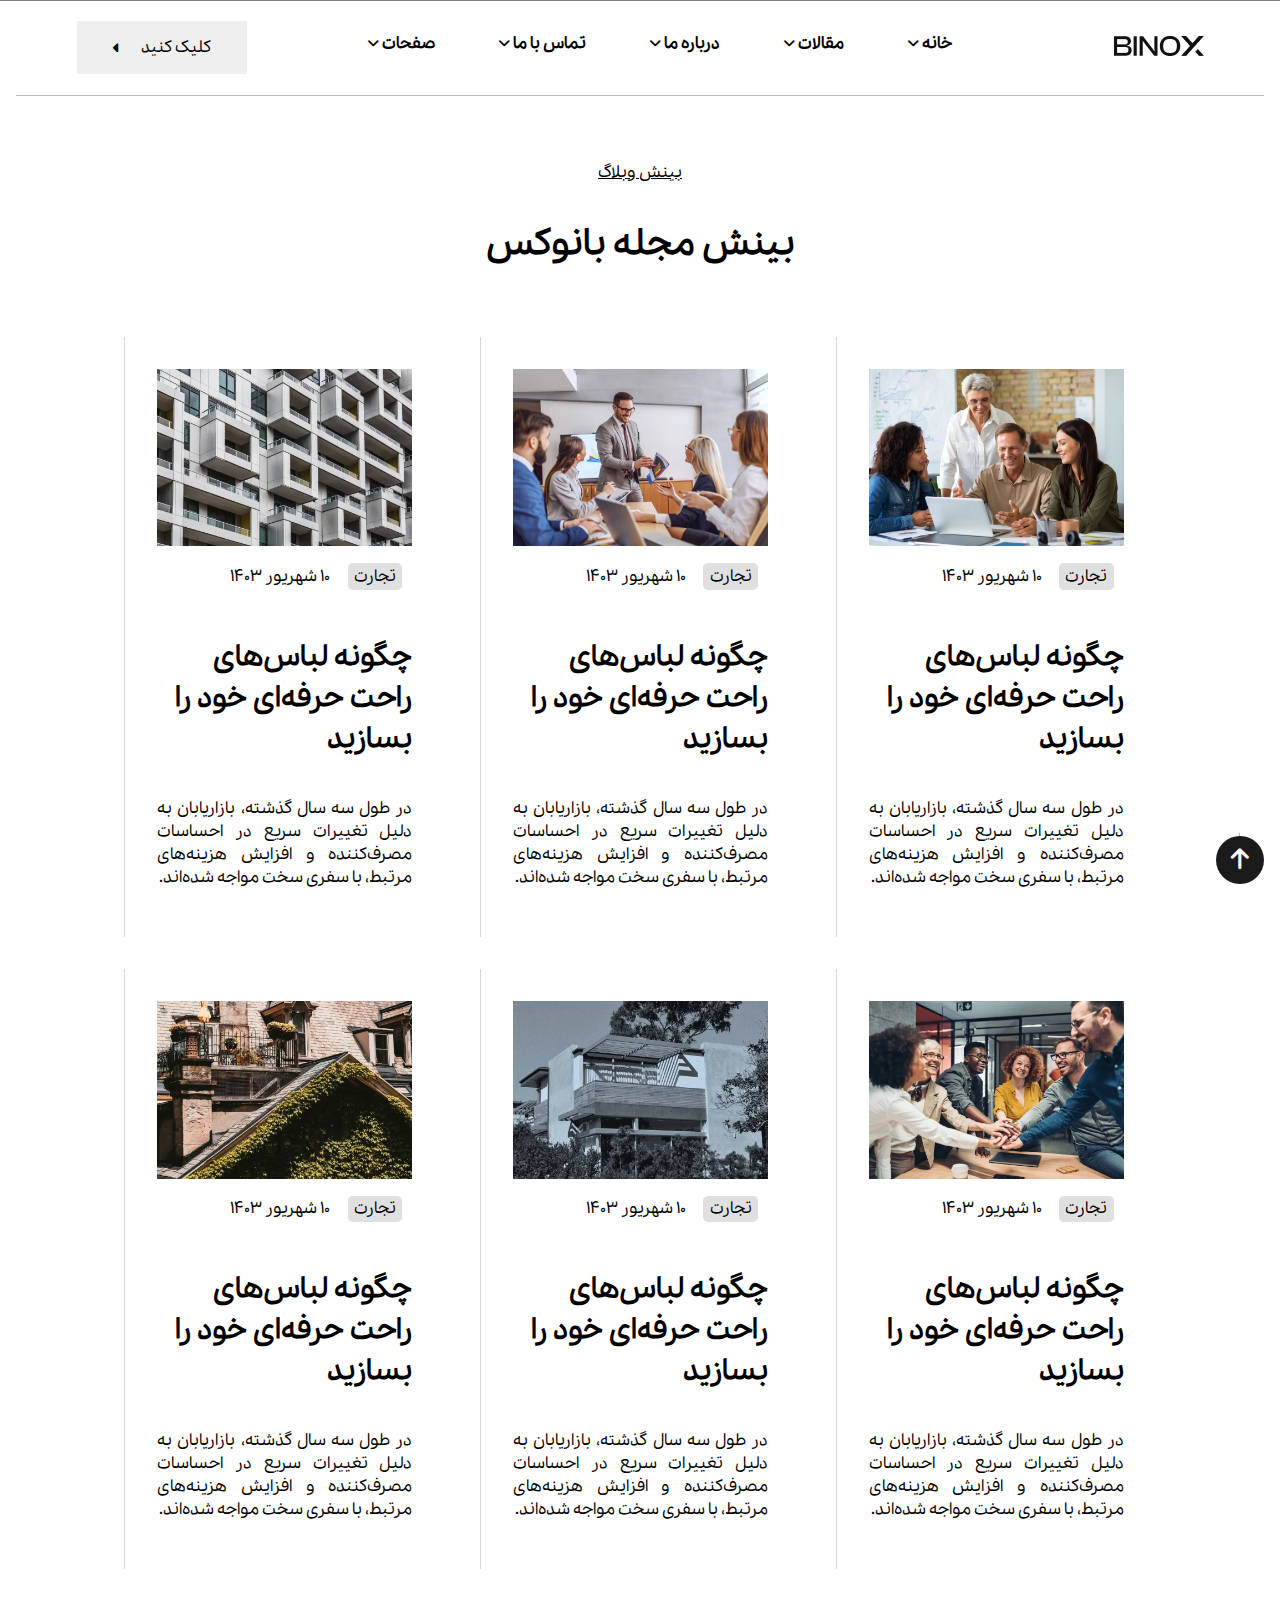
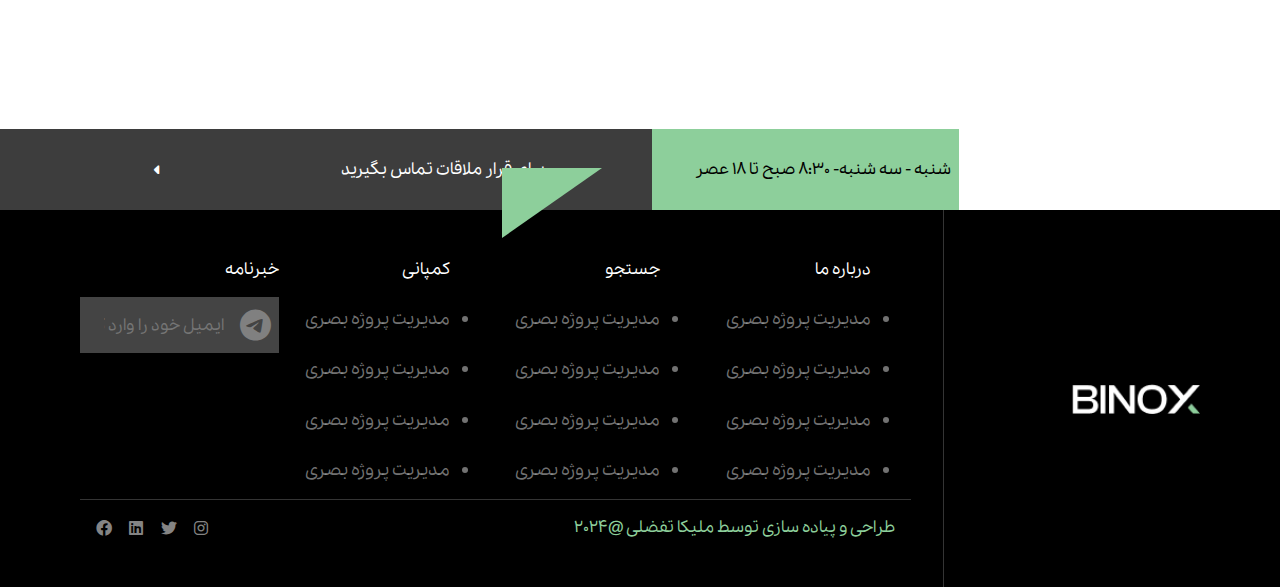
==== archive.html @ ff9b1681 "second-commit" ====
<!DOCTYPE html>
<html lang="en">
<head>
    <meta charset="UTF-8">
    <meta name="viewport" content="width=device-width, initial-scale=1.0">
    <title>Document</title>
    <link href="sass/style.css" rel="stylesheet" />
    <link rel="stylesheet" href="https://cdnjs.cloudflare.com/ajax/libs/font-awesome/6.0.0/css/all.min.css">
    <!-- <link
  rel="stylesheet"
  href="https://cdn.jsdelivr.net/npm/swiper@11/swiper-bundle.min.css"
/>
<script src="https://code.jquery.com/jquery-1.12.4.min.js"></script> -->
</head>
<body onscroll="scrollcolordiv()">
  <header class="box-header">
    <section class="header-archive">
      <logo>
          <img src="images/blog/logo-inner-page.webp" alt="show logo">
      </logo>
      <nav class="navMenu">
          <ul class="navItem" id="navItem-blog">
              <li class="navItems">خانه <i class="fa-solid fa-angle-down">‌</i></li>
              <li class="navItems">مقالات <i class="fa-solid fa-angle-down">‌</i></li>
              <li class="navItems">درباره ما <i class="fa-solid fa-angle-down">‌</i></li>
              <li class="navItems">تماس با ما <i class="fa-solid fa-angle-down">‌</i></li>
              <li class="navItems">صفحات <i class="fa-solid fa-angle-down">‌</i></li>
          </ul>
      </nav>
      <button class="headerBtn">کلیک کنید
      <i class="fa-solid fa-caret-left">‌</i> </button>
  </section>
  </header>
    <section class="nintheen-section">
        <div class="veblog-div-archive">
            <div class="title-archive">
                <u> بینش وبلاگ </u>
                <h3>بینش مجله بانوکس</h3>
            </div>
          
          <div class="box-blogs">
            <div class="box-blog">
              <div>
                <img src="images/blog/blog-img-1.webp" alt="">
              </div>
              <div class="info-blog">
                 <span class="category-blog">تجارت</span>
                 <span class="time-blog">10 شهریور 1403</span> 
              </div>
              <h4>چگونه لباس‌های راحت حرفه‌ای خود را بسازید </h4>
              <p>در طول سه سال گذشته، بازاریابان به دلیل تغییرات سریع در احساسات مصرف‌کننده و افزایش هزینه‌های مرتبط، با سفری سخت مواجه شده‌اند.</p>
            </div>
            <div class="box-blog">
              <div>
                <img src="images/blog/blog-img-2.webp" alt="">
              </div>              <div class="info-blog">
                 <span class="category-blog">تجارت</span>
                 <span class="time-blog">10 شهریور 1403</span> 
              </div>
              <h4>چگونه لباس‌های راحت حرفه‌ای خود را بسازید </h4>
              <p>در طول سه سال گذشته، بازاریابان به دلیل تغییرات سریع در احساسات مصرف‌کننده و افزایش هزینه‌های مرتبط، با سفری سخت مواجه شده‌اند.</p>
            </div>
            <div class="box-blog">
              <div>
                <img src="images/blog/blog-img-3.webp" alt="">
              </div>              <div class="info-blog">
                 <span class="category-blog">تجارت</span>
                 <span class="time-blog">10 شهریور 1403</span> 
              </div>
              <h4>چگونه لباس‌های راحت حرفه‌ای خود را بسازید </h4>
              <p>در طول سه سال گذشته، بازاریابان به دلیل تغییرات سریع در احساسات مصرف‌کننده و افزایش هزینه‌های مرتبط، با سفری سخت مواجه شده‌اند.</p>
            </div>
            <div class="box-blog">
              <div>
                <img src="images/blog/blog-img3.webp" alt="">
              </div>              <div class="info-blog">
                 <span class="category-blog">تجارت</span>
                 <span class="time-blog">10 شهریور 1403</span> 
              </div>
              <h4>چگونه لباس‌های راحت حرفه‌ای خود را بسازید </h4>
              <p>در طول سه سال گذشته، بازاریابان به دلیل تغییرات سریع در احساسات مصرف‌کننده و افزایش هزینه‌های مرتبط، با سفری سخت مواجه شده‌اند.</p>
            </div>
            <div class="box-blog">
              <div>
                <img src="images/blog/blog-img-2 (1).webp" alt="">
              </div>              <div class="info-blog">
                 <span class="category-blog">تجارت</span>
                 <span class="time-blog">10 شهریور 1403</span> 
              </div>
              <h4>چگونه لباس‌های راحت حرفه‌ای خود را بسازید </h4>
              <p>در طول سه سال گذشته، بازاریابان به دلیل تغییرات سریع در احساسات مصرف‌کننده و افزایش هزینه‌های مرتبط، با سفری سخت مواجه شده‌اند.</p>
            </div>
            <div class="box-blog">
              <div>
                <img src="images/blog/blog-img-1 (1).webp" alt="">
              </div>              <div class="info-blog">
                 <span class="category-blog">تجارت</span>
                 <span class="time-blog">10 شهریور 1403</span> 
              </div>
              <h4>چگونه لباس‌های راحت حرفه‌ای خود را بسازید </h4>
              <p>در طول سه سال گذشته، بازاریابان به دلیل تغییرات سریع در احساسات مصرف‌کننده و افزایش هزینه‌های مرتبط، با سفری سخت مواجه شده‌اند.</p>
            </div>
          </div>
        </div>
    </section>
    <section class="tenth-section">
      <div class="btnCall-footer">
       <a href="#">
         برای قرار ملاقات تماس بگیرید
         <i class="fa-solid fa-caret-left">‌</i>
       </a>
      </div>
      <div class="green-time">
       شنبه - سه شنبه- 8:30 صبح تا 18 عصر
      </div>
   </section>
   <footer class="box-footer">
     <div class="background-btnscroll">
       <button onclick="scrollBorder()" class="btn-scroll"><i class="fa-solid fa-arrow-up fa-fw"></i></button>
     </div>
     <img  class=footer-logo src="images/footer-logo-1-1.webp" alt="">
     <div class="box-text-footer">
       <div class="links-pages">
         <ul>
           درباره ما
           <li>مدیریت پروژه بصری </li>
           <li>مدیریت پروژه بصری </li>
           <li>مدیریت پروژه بصری </li>
           <li>مدیریت پروژه بصری </li>
         </ul>
         <ul>
           جستجو
           <li>مدیریت پروژه بصری </li>
           <li>مدیریت پروژه بصری </li>
           <li>مدیریت پروژه بصری </li>
           <li>مدیریت پروژه بصری </li>
         </ul>
         <ul>
           کمپانی
           <li>مدیریت پروژه بصری </li>
           <li>مدیریت پروژه بصری </li>
           <li>مدیریت پروژه بصری </li>
           <li>مدیریت پروژه بصری </li>
         </ul>
         <div>
           خبرنامه
           <div class="div-form">
             <i class="fa-brands fa-telegram"></i>
             <input type="email" class="email-address" placeholder="ایمیل خود را وارد کنید"/>
           </div>
         </div>
       </div>
       <div class="div-coprighting">
         <span class="copy-right"> طراحی و پیاده سازی توسط ملیکا تفضلی @2024</span>
         <span class="social-footer">
           <i class="fa-brands fa-instagram"></i>
           <i class="fa-brands fa-twitter"></i>
           <i class="fa-brands fa-linkedin"></i>
           <i class="fa-brands fa-facebook"></i>
         </span>
       </div>
     </div>
   </footer>
   <script src="js/script.js"></script>
</body>
</html>
---- sass/style.css ----
/*
Theme Name: bizoxin
Theme URI: bizoxin
Author: melika.tafazoli8631@gmail.com
Author URI: melika tafazoli
Description: A simple Theme about the Seo and good for the company about SEO AND WEBDESIGN, i use some library for this demo, swipper js, counter js , fontawsome, JQuery and pure javascript.
Version: 1.0
*/
html {
  scroll-behavior: smooth !important;
}

@media screen and (min-width: 100px) and (max-width: 425px) {
  h1 {
    font-size: 0.9rem !important;
    margin-top: 0.3rem !important;
    margin-right: 2rem !important;
  }
  p {
    font-size: 0.9rem !important;
  }
  h4 {
    font-size: 0.9rem !important;
  }
  div {
    font-size: 0.9rem !important;
  }
  p.text-small-banner {
    display: none;
  }
  .container {
    height: 22rem;
  }
  .image-wrapper img {
    height: 22rem;
  }
  .navMenu {
    display: none !important;
  }
  logo {
    width: 86px;
    height: auto;
  }
  .black-frame-slider {
    display: none !important;
  }
  .headerBtn {
    font-size: 10px !important;
  }
  .continue-informations img {
    flex-basis: 100% !important;
  }
  .first-div-core {
    padding: 0 !important;
  }
  .total-blue-div {
    flex-basis: 100% !important;
  }
  .core-feature {
    flex-basis: 100% !important;
    padding: 1rem !important;
  }
  .second-section {
    flex-direction: column-reverse !important;
  }
  .image-scroll {
    flex-basis: 100% !important;
  }
  .btn-about {
    width: 60% !important;
  }
  .x-image {
    width: 42% !important;
  }
  .third-col-blue {
    width: 100% !important;
    padding: 3rem !important;
  }
  .second-col-blue {
    width: 100% !important;
  }
  .first-col-blue img {
    margin-top: -2rem !important;
  }
  .first-col-blue {
    padding-right: 4rem !important;
    width: 100% !important;
  }
  .consultant-btn {
    top: 5.8rem !important;
    left: 43rem !important;
    font-size: 0.7rem !important;
    width: 10rem;
  }
  .green-sectionScroll {
    flex-basis: 100% !important;
    padding: 3rem !important;
  }
  .icon-box {
    flex-basis: 100% !important;
  }
  .second-slider {
    flex-basis: 100% !important;
  }
  .box-text {
    flex-basis: 100% !important;
  }
  .seventh-section {
    padding: 0 !important;
  }
  .box-text-specialization {
    flex-basis: 100% !important;
  }
  .tenth-section .green-time:before {
    display: none !important;
  }
  section.tenth-section {
    flex-direction: column;
  }
  .green-time {
    width: 100% !important;
  }
  .btnCall-footer {
    width: 100% !important;
  }
  .box-blog {
    flex-basis: 100% !important;
  }
}
@media screen and (min-width: 426px) and (max-width: 767px) {
  h1 {
    font-size: 1rem !important;
    margin-top: 3rem !important;
    margin-right: 2rem !important;
  }
  p {
    font-size: 0.5rem !important;
  }
  h4 {
    font-size: 0.5rem !important;
  }
  div {
    font-size: 0.5rem !important;
  }
  p.text-small-banner {
    top: 7rem !important;
    right: 2rem !important;
  }
  .navMenu {
    display: none !important;
  }
  logo {
    width: 86px;
    height: auto;
  }
  .black-frame-slider {
    display: none !important;
  }
  .continue-informations img {
    flex-basis: 100% !important;
  }
  .first-div-core {
    padding: 0 !important;
  }
  .total-blue-div {
    flex-basis: 100%;
  }
  .core-feature {
    flex-basis: 100% !important;
  }
  .second-section {
    flex-direction: column-reverse !important;
  }
  .btn-about {
    width: 28% !important;
  }
  .x-image {
    width: 37% !important;
  }
  .third-col-blue {
    width: 100% !important;
    padding: 3rem !important;
  }
  .second-col-blue {
    width: 100% !important;
  }
  .first-col-blue img {
    margin-top: -2rem !important;
  }
  .first-col-blue {
    padding-right: 4rem !important;
    width: 100% !important;
  }
  .second-slider {
    flex-basis: 100% !important;
  }
  .box-text {
    flex-basis: 100% !important;
  }
  .seventh-section {
    padding: 0 !important;
  }
  .box-text-specialization {
    flex-basis: 100% !important;
  }
  .tenth-section .green-time:before {
    display: none !important;
  }
  section.tenth-section {
    flex-direction: column;
  }
  .green-time {
    width: 100% !important;
  }
  .btnCall-footer {
    width: 100% !important;
  }
  .box-blog {
    flex-basis: 100% !important;
  }
}
@media screen and (min-width: 768px) and (max-width: 991px) {
  h1 {
    font-size: 2rem !important;
    margin-top: 1rem !important;
    margin-right: 4rem !important;
  }
  p {
    font-size: 0.8rem !important;
  }
  h4 {
    font-size: 0.8rem !important;
  }
  div {
    font-size: 0.8rem !important;
  }
  p.text-small-banner {
    top: 16rem !important;
    right: 22rem !important;
  }
  .consultant-btn {
    top: 5rem !important;
    left: 19rem !important;
  }
  .navMenu {
    display: none !important;
  }
  .total-blue-div {
    flex-basis: 100% !important;
  }
  .core-feature {
    flex-basis: 100% !important;
    padding: 5rem !important;
  }
  .second-section {
    flex-direction: column-reverse !important;
  }
  .third-section {
    margin-top: 0 !important;
  }
  .btn-about {
    width: 28% !important;
  }
  .x-image {
    width: 37% !important;
  }
  .third-col-blue {
    padding: 2rem !important;
  }
  .second-slider {
    flex-basis: 100% !important;
  }
  .box-text {
    flex-basis: 100% !important;
  }
  .seventh-section {
    padding: 0 !important;
  }
  .box-text-specialization {
    flex-basis: 100% !important;
  }
  .tenth-section .green-time:before {
    display: none !important;
  }
  section.tenth-section {
    flex-direction: column;
  }
  .green-time {
    width: 100% !important;
  }
  .btnCall-footer {
    width: 100% !important;
  }
  .box-blog {
    flex-basis: 100% !important;
  }
}
@media screen and (min-width: 992px) and (max-width: 1199px) {
  h1 {
    font-size: 3rem !important;
    margin-top: 10rem !important;
    margin-right: 8rem !important;
  }
  p {
    font-size: 1rem !important;
  }
  h4 {
    font-size: 1rem !important;
  }
  p.text-small-banner {
    top: 24rem !important;
    right: 40rem !important;
  }
  .core-feature {
    flex-basis: 41% !important;
  }
  .second-section {
    flex-direction: column-reverse !important;
  }
  .third-section {
    margin-top: 7rem !important;
  }
  .btn-about {
    width: 20% !important;
  }
  .third-col-blue {
    padding: 2rem !important;
  }
  .consultant-btn {
    top: 10rem !important;
    left: 25rem !important;
  }
  .tenth-section .green-time:before {
    display: none !important;
  }
  .btnCall-footer {
    width: 47.9% !important;
  }
}
@media screen and (min-width: 1200px) and (max-width: 2559px) {
  h1 {
    font-size: 4rem !important;
    margin-top: 12rem !important;
    margin-right: 9rem !important;
  }
  p {
    font-size: 1rem !important;
  }
  h4 {
    font-size: 2rem !important;
  }
  p.text-small-banner {
    top: 38rem !important;
    left: 15rem !important;
  }
  .headerBtn {
    width: 170px;
  }
  .header {
    padding: 1rem;
  }
  .total-blue-div {
    flex-basis: 66% !important;
  }
  .core-feature {
    flex-basis: 34% !important;
    padding: 8rem !important;
  }
  .third-col-blue {
    padding: 4rem !important;
  }
  .third-col-blue p {
    width: 50%;
  }
  .consultant-btn {
    top: 24rem !important;
    left: 47rem !important;
  }
  .box-text-specialization {
    flex-basis: 26% !important;
  }
}
@media screen and (min-width: 2560px) {
  h1 {
    font-size: 4rem !important;
    margin-top: 12rem !important;
    margin-right: 9rem !important;
  }
  p {
    font-size: 2rem !important;
  }
  h4 {
    font-size: 2rem !important;
  }
  p.text-small-banner {
    top: 48rem !important;
    right: 19rem !important;
  }
  .header {
    padding: 1rem;
  }
  .headerBtn {
    width: 170px;
  }
  .total-blue-div {
    flex-basis: 66% !important;
  }
  .core-feature {
    flex-basis: 34% !important;
  }
  .third-col-blue {
    padding: 3rem !important;
  }
  .third-col-blue p {
    width: 50%;
  }
  .green-time:before {
    right: 33.8rem !important;
    top: 2.4rem !important;
  }
}
.veblog-div-archive {
  width: 90%;
  display: flex;
  align-items: center;
  flex-wrap: wrap;
  justify-content: center;
}
.veblog-div-archive .title-archive {
  display: flex;
  align-items: center;
  flex-wrap: wrap;
  justify-content: center;
  flex-direction: column;
}
.veblog-div-archive .title-archive h3 {
  font-size: 35px;
  font-weight: bolder;
}

#navItem-blog {
  display: flex;
  align-items: center;
  flex-wrap: wrap;
  flex-direction: row;
  text-decoration: none;
  list-style: none;
  font-weight: 800;
  justify-content: space-around;
  padding-bottom: 8px;
  width: 100%;
  font-size: 16px;
  color: #000;
}

.header-archive {
  border-bottom: 1px solid rgba(129, 129, 129, 0.521);
  display: flex;
  align-items: center;
  flex-wrap: wrap;
  flex-direction: row;
  justify-content: space-around;
  height: auto;
  width: 95%;
  z-index: 999;
  flex-wrap: wrap;
  position: absolute;
  padding: 1rem;
}

body {
  margin: 0 auto;
  direction: rtl;
}

html {
  scroll-behavior: smooth !important;
}

img {
  width: 100%;
  height: auoto;
}

p {
  text-align: justify;
  font-size: 18px;
}

@font-face {
  font-family: "pelak";
  src: url("../font/PelakFA-Medium.woff");
}
h1, h2, h3, h4, p, span, li, a, button, u, table, div, input {
  font-family: "pelak";
}

div {
  box-sizing: border-box !important;
}

.container {
  position: relative;
  display: flex;
}
.container .black-frame-slider {
  position: absolute;
  display: flex;
  align-items: center;
  flex-wrap: wrap;
  flex-direction: column;
  justify-content: center;
  align-items: center;
  width: 39%;
  height: 36%;
  background-color: rgb(14, 14, 14);
  color: white;
  right: 0;
  bottom: 1px;
  background-image: url("../images/shape-x.webp");
  background-repeat: no-repeat;
  background-position: center;
  box-shadow: 0px 0px 1px 1px black;
  z-index: 999;
}
.container .black-frame-slider p {
  width: 50%;
  padding-top: 2rem;
}
.container .black-frame-slider .btn-darkFrame {
  border: 0.15rem solid rgb(255, 255, 255);
  box-sizing: border-box;
  width: 11%;
  height: 22%;
  background-color: transparent;
  border-radius: 50%;
  cursor: pointer;
  transition: transform 0.3s ease-in;
  position: absolute;
  top: 3rem;
  right: 10rem;
}
.container .black-frame-slider .btn-darkFrame i {
  color: white;
  font-size: 2rem;
}

.btn-darkFrame:hover {
  transform: scale(1.1) !important;
}

.fa-solid {
  font-size: 14px;
  font-weight: bold;
}

.navMenu {
  display: flex;
  align-items: center;
  flex-wrap: wrap;
  flex-direction: row;
  justify-content: space-around;
}

.navItem {
  display: flex;
  align-items: center;
  flex-wrap: wrap;
  flex-direction: row;
  text-decoration: none;
  list-style: none;
  font-weight: 800;
  justify-content: space-around;
  padding-bottom: 8px;
  width: 100%;
  font-size: 16px;
  color: white;
}
.navItem .navItems {
  padding: 0 2rem;
}

.box-header {
  display: flex;
  justify-content: center;
  background-color: white;
  flex-wrap: wrap;
  border-bottom: 1px solid rgb(128, 128, 128);
}

.header {
  display: flex;
  align-items: center;
  flex-wrap: wrap;
  flex-direction: row;
  justify-content: space-around;
  height: auto;
  border-bottom: 1px solid rgba(252, 252, 252, 0.315);
  width: 95%;
  z-index: 999;
  flex-wrap: wrap;
  position: absolute;
}

.headerBtn {
  font-size: 16px;
  border: none;
  padding: 15px;
  display: flex;
  flex-direction: row;
  justify-content: space-evenly;
  align-items: center;
}

.image-wrapper {
  position: relative;
  display: flex;
  align-items: center;
  flex-wrap: wrap;
  flex-direction: row;
  justify-content: center;
}
.image-wrapper h1 {
  position: absolute;
  color: #fff;
  z-index: 9999;
  width: 40%;
  left: 10rem;
}
.image-wrapper .text-small-banner {
  position: absolute;
  top: 39rem;
  color: #fff;
  border-top: 2px solid rgb(255, 255, 255);
  padding: 8px;
}

.image-wrapper::before {
  content: "";
  position: absolute;
  font-size: 0;
  top: 0;
  z-index: 999;
  background-color: rgba(0, 0, 0, 0.158);
  width: 100vw;
  height: 100%;
}

.consultant-btn {
  position: absolute;
  top: 27rem;
  left: 47rem;
  padding: 0.2rem 2rem;
  border-radius: 0.4rem;
  border: none;
  background-color: rgba(255, 255, 255, 0.1215686275);
  color: white;
  font-weight: bold;
  z-index: 999;
  font-size: 16px;
}

span.swiper-pagination-current {
  background-color: black;
  color: white;
  padding: 3px;
}

span.swiper-pagination-total {
  color: white;
}

.second-section {
  display: flex;
  flex-wrap: wrap;
  flex-direction: row;
  margin: 0 auto;
}

.total-blue-div {
  display: flex;
  flex-wrap: wrap;
  justify-content: space-evenly;
  flex-basis: 61% !important;
  background-color: #F1F6F6;
  height: 65rem;
  z-index: -1 !important;
}

.informations {
  display: flex;
  align-items: center;
  flex-wrap: wrap;
  flex-direction: row;
  justify-content: space-around;
}

.continue-informations {
  display: flex;
  align-items: center;
  flex-wrap: wrap;
  flex-direction: row;
  justify-content: space-around;
}
.continue-informations img {
  flex-basis: 60%;
}

#svg {
  width: 100px !important;
  height: 100px !important;
}

.icon-box {
  flex-basis: 20%;
  padding: 1rem;
}

.core-feature {
  display: flex;
  align-items: start;
  justify-content: center;
  flex-wrap: wrap;
  flex-direction: column;
  font-size: 32px;
  flex-basis: 39% !important;
  height: 51rem;
  background-color: rgb(255, 255, 255);
  position: relative;
}
.core-feature h3 {
  width: 17rem;
}
.core-feature u {
  font-size: 17px;
  padding: 1rem;
}
.core-feature button {
  font-size: 16px;
  border: none;
  padding: 15px;
  display: flex;
  flex-direction: row;
  justify-content: space-evenly;
  align-items: center;
  background-color: #000;
  color: #fff;
  width: 11rem;
  margin-top: 8rem;
}

.backSection {
  position: sticky;
  top: 0;
  z-index: 1;
}

.backSection2 {
  position: sticky;
  top: 0;
  z-index: 2;
}

.backSection3 {
  position: sticky;
  top: 0;
  z-index: 3;
}

.third-section {
  height: auto;
  margin-top: -5rem;
}
.third-section #first-scroll {
  background-color: #D7DDCB;
}
.third-section #second-scroll {
  background-color: #CFD6C1;
}
.third-section #third-scroll {
  background-color: #C5CEB3;
}

.three-scrolls {
  width: 97%;
  height: auto;
  display: flex;
  align-items: center;
  flex-wrap: wrap;
  flex-direction: row;
  background-color: #D7DDCB;
  align-items: center;
}

.image-scroll {
  flex-basis: 40.2%;
}

.green-sectionScroll {
  flex-basis: 40%;
  display: flex;
  align-items: center;
  flex-wrap: wrap;
  flex-direction: column;
  text-align: justify;
  align-items: start;
  padding: 5rem;
}
.green-sectionScroll li {
  padding-top: 1rem;
}
.green-sectionScroll ul {
  text-align: right;
  padding: 1rem !important;
}

#start-btn {
  background-color: transparent;
  width: 9rem;
  height: 4rem;
  border: 1px solid gray;
  transition: 200ms linear;
}

#start-btn:hover {
  background-color: #000;
  color: #fff;
  border-radius: 1rem;
  cursor: pointer;
}

.fourth-section {
  height: 100vh;
  display: flex;
  align-items: center;
  flex-wrap: wrap;
  flex-direction: column;
  justify-content: space-evenly;
  height: 80vh;
  padding: 2rem 0;
}
.fourth-section h4 {
  font-weight: 100 !important;
  text-align: center;
  width: 55%;
}
.fourth-section h4 mark {
  color: grey;
  background-color: transparent;
}
.fourth-section .btn-about {
  background-color: transparent;
  border-bottom: 1px solid;
  padding-bottom: 0.2rem;
  display: flex;
  align-items: center;
  flex-wrap: wrap;
  flex-direction: row;
  justify-content: space-between;
  width: 9%;
  position: relative;
}
.fourth-section .x-image {
  width: 16%;
}

.span-about {
  cursor: pointer;
  transition: transform 400ms linear;
  background-color: white;
  position: absolute;
  display: none;
}

.span-about:hover {
  transform-origin: top;
  transform: scaleZ(7) rotateX(90deg);
  box-shadow: 0 0 1px gray;
}

.btn-about:hover .span-about {
  display: flex;
}

.sixth-section {
  margin-top: -0.3rem;
  display: flex;
  align-items: center;
  flex-wrap: wrap;
  flex-direction: row;
  background-color: #F1F6F6;
  height: auto;
  padding: 0;
}

.first-col-blue {
  display: flex;
  align-items: center;
  flex-wrap: wrap;
  flex-direction: column;
  width: 40%;
  height: 70%;
  justify-content: canter;
  align-items: start;
  padding-right: 12rem;
}
.first-col-blue img {
  width: 6rem;
  margin-top: -16rem;
  margin-bottom: 1rem;
  animation: greenSpan 1800ms linear infinite alternate;
}

@keyframes greenSpan {
  from {
    transform: translateX(40px);
  }
  to {
    transform: translateX(-20px);
  }
}
.second-col-blue {
  display: flex;
  align-items: center;
  flex-wrap: wrap;
  flex-direction: column;
  align-items: start;
  justify-content: center;
  height: 28rem;
  width: 20%;
  align-items: start;
  border: 1px solid rgba(128, 128, 128, 0.425);
}
.second-col-blue .list-div {
  border-top: 1px solid rgba(128, 128, 128, 0.425);
  color: gray;
  flex-basis: 33%;
  height: 30%;
  display: flex !important;
  align-items: center;
  padding-right: 20px;
  width: 100%;
  font-weight: bold;
  font-size: 1.2rem;
}
.second-col-blue #list-active {
  color: #000;
  border: none !important;
}

.third-col-blue {
  width: 35%;
  padding: 7rem;
  display: flex;
  align-items: center;
  flex-wrap: wrap;
  flex-direction: column;
  align-items: start;
  justify-content: space-evenly;
  height: 27rem;
}
.third-col-blue .btn-explore u {
  padding: 1rem;
}
.third-col-blue .div-counter {
  display: flex;
  align-items: center;
  flex-wrap: wrap;
  flex-direction: row;
}
.third-col-blue .div-counter span {
  font-size: 55px;
  font-weight: bold;
}

.seventh-section {
  text-align: center;
  padding: 5rem;
}
.seventh-section h2 {
  font-size: 32px;
}

.image-wrapper2 {
  position: relative;
  display: flex;
  align-items: center;
  flex-wrap: wrap;
  flex-direction: row;
  justify-content: center;
  height: 100%;
  align-items: center;
  padding: 1rem;
}

.swiper-button-next, .swiper-button-prev {
  color: #888888 !important;
}

.second-slider {
  flex-basis: 70%;
  display: flex;
  align-items: center;
  flex-wrap: wrap;
  flex-direction: row;
  justify-content: space-around;
  height: auto;
}
.second-slider img {
  width: 40%;
}
.second-slider .box-text {
  flex-basis: 30%;
  text-align: justify;
}
.second-slider .box-text img {
  width: 2rem;
}
.second-slider .box-text .team-name {
  display: flex;
  align-items: center;
  flex-wrap: wrap;
  flex-direction: column;
  border-right: 1px solid #000;
  align-items: start;
  padding-right: 1rem;
}
.second-slider .box-text .team-name .span-two {
  color: gray;
}

.eitheen-section {
  display: flex;
  align-items: center;
  flex-wrap: wrap;
  flex-direction: row;
  background-color: #000;
}
.eitheen-section img {
  flex-basis: 50%;
}
.eitheen-section .box-text-specialization {
  display: flex;
  align-items: center;
  flex-wrap: wrap;
  flex-basis: 40%;
  padding: 2rem 3rem;
  color: white;
}
.eitheen-section .box-text-specialization h3 {
  font-size: 32px;
  line-height: 3rem;
  text-align: justify;
}
.eitheen-section .box-text-specialization p {
  color: rgb(189, 189, 189);
}
.eitheen-section .box-text-specialization ul {
  padding: 0;
}
.eitheen-section .box-text-specialization li {
  list-style: none;
}
.eitheen-section .box-text-specialization li i {
  padding-left: 1rem;
}

.nintheen-section {
  display: flex;
  align-items: center;
  flex-wrap: wrap;
  flex-direction: row;
  justify-content: center;
  height: auto;
  padding: 7rem 1rem;
  margin: 3rem 0;
}
.nintheen-section .veblog-div {
  width: 94%;
  display: flex;
  align-items: center;
  flex-wrap: wrap;
  justify-content: center;
}
.nintheen-section .veblog-div h3 {
  font-size: 32px;
  padding-right: 4rem;
}
.nintheen-section .veblog-div u {
  padding-right: 4rem;
}

.box-blogs {
  display: flex;
  align-items: center;
  flex-wrap: wrap;
  flex-direction: row;
  justify-content: space-around;
  width: 95%;
}
.box-blogs .box-blog {
  flex-basis: 30%;
  border-left: 1px solid rgba(197, 197, 197, 0.671);
  padding: 2rem;
  margin-top: 2rem;
}
.box-blogs .box-blog div {
  overflow: hidden;
}
.box-blogs .box-blog div img {
  transition: transform 500ms linear;
}
.box-blogs .box-blog div img:hover {
  transform: scale(1.1);
  cursor: pointer;
}
.box-blogs .box-blog .info-blog {
  display: flex;
  align-items: center;
  flex-wrap: wrap;
  flex-direction: row;
  justify-content: space-between;
  width: 12rem;
  padding: 10px;
}
.box-blogs .box-blog .info-blog .category-blog {
  background-color: rgba(218, 218, 218, 0.836);
  padding: 0.1rem 0.4rem;
  border-radius: 0.3rem;
  transition: 300ms ease;
}
.box-blogs .box-blog .info-blog .category-blog:hover {
  color: #8DCF9B;
  cursor: pointer;
}
.box-blogs .box-blog h4 {
  transition: 300ms ease;
  font-size: 28px !important;
}
.box-blogs .box-blog h4:hover {
  color: #8DCF9B;
  cursor: pointer;
}

.tenth-section {
  display: flex;
  align-items: center;
  flex-wrap: wrap;
  flex-direction: row-reverse;
}
.tenth-section .green-time {
  background-color: #8DCF9B;
  width: 24%;
  height: 9vh;
  align-items: center;
  display: flex;
  position: relative;
  padding-right: 0.5rem;
}
.tenth-section .green-time:before {
  content: "";
  width: 0;
  height: 0;
  border-top: 70px solid #8DCF9B;
  position: absolute;
  border-right: 100px solid transparent;
  right: 22.3rem;
  top: 2.4rem;
  z-index: 900;
}
.tenth-section .btnCall-footer {
  display: flex;
  align-items: center;
  flex-wrap: wrap;
  flex-direction: row;
  padding-right: 1rem;
  background-color: rgba(0, 0, 0, 0.7607843137);
  width: 50.9%;
  height: 9vh;
}
.tenth-section .btnCall-footer a {
  display: flex;
  align-items: center;
  flex-wrap: wrap;
  justify-content: space-around;
  color: #fff;
  text-decoration: none;
  width: 90%;
}

.box-footer {
  background-color: #000;
  height: auto;
  display: flex;
  align-items: center;
  flex-wrap: wrap;
  flex-direction: row;
  justify-content: space-around;
  position: relative;
}
.box-footer .footer-logo {
  width: 8rem;
  padding: 2rem;
}
.box-footer .box-text-footer {
  display: flex;
  align-items: center;
  flex-wrap: wrap;
  flex-direction: column;
  color: #fff;
  flex-basis: 70%;
  height: 100%;
  justify-content: space-between;
  border-right: 1px solid rgba(189, 189, 189, 0.274);
  padding: 2rem;
}
.box-footer .box-text-footer .div-coprighting {
  color: rgba(192, 192, 192, 0.6901960784);
  display: flex;
  align-items: center;
  flex-wrap: wrap;
  flex-direction: row;
  justify-content: space-between;
  width: 100%;
  border-top: 1px solid rgba(189, 189, 189, 0.274);
  padding: 1rem;
}
.box-footer .box-text-footer .div-coprighting .copy-right {
  color: #8DCF9B;
}
.box-footer .box-text-footer .div-coprighting .social-footer {
  width: 7rem;
  display: flex;
  align-items: center;
  flex-wrap: wrap;
  flex-direction: row;
  justify-content: space-between;
}
.box-footer .box-text-footer .links-pages {
  display: flex;
  align-items: center;
  flex-wrap: wrap;
  flex-direction: row;
  justify-content: space-between;
  width: 100%;
  align-items: start;
}
.box-footer .box-text-footer .links-pages div {
  margin-top: 1rem;
}
.box-footer .box-text-footer .links-pages div .div-form {
  display: flex;
  align-items: center;
  flex-wrap: wrap;
  flex-direction: row;
  justify-content: space-evenly;
  align-items: center;
  margin-top: 1rem;
  background-color: rgba(206, 206, 206, 0.329);
  padding: 0 0.5rem;
}
.box-footer .box-text-footer .links-pages div .div-form i {
  font-size: 2rem;
  color: gray;
}
.box-footer .box-text-footer .links-pages ul {
  display: flex;
  align-items: center;
  flex-wrap: wrap;
  flex-direction: column;
  justify-content: space-between;
  align-items: start;
  height: 25vh;
}
.box-footer .box-text-footer .links-pages ul li {
  color: rgba(189, 189, 189, 0.603);
  font-size: 17px;
}
.box-footer .box-text-footer .links-pages ul li:hover {
  color: #fff;
  cursor: pointer;
}
.box-footer .box-text-footer .links-pages input.email-address {
  height: 1.5rem;
  background-color: transparent;
  color: rgb(189, 189, 189);
  outline: none !important;
  border: none;
  padding: 1rem;
  font-size: 1rem;
}

.background-btnscroll {
  background: conic-gradient(#8DCF9B 2deg, transparent 2deg);
  position: fixed;
  width: 3.3rem;
  height: 3.3rem;
  right: 0.9rem;
  bottom: 0.9rem;
  border-radius: 5rem;
  display: flex;
  align-items: center;
  flex-wrap: wrap;
  justify-content: center;
  align-items: center;
  z-index: 2000;
}
.background-btnscroll .btn-scroll {
  width: 3rem;
  height: 3rem;
  background-color: #1b1b1b;
  color: #fff;
  border-radius: 5rem;
  border: none;
  position: fixed;
  right: 1rem;
  bottom: 1rem;
  cursor: pointer;
}
.background-btnscroll .btn-scroll i {
  color: #fff;
  font-size: 1.5rem;
}/*# sourceMappingURL=style.css.map */
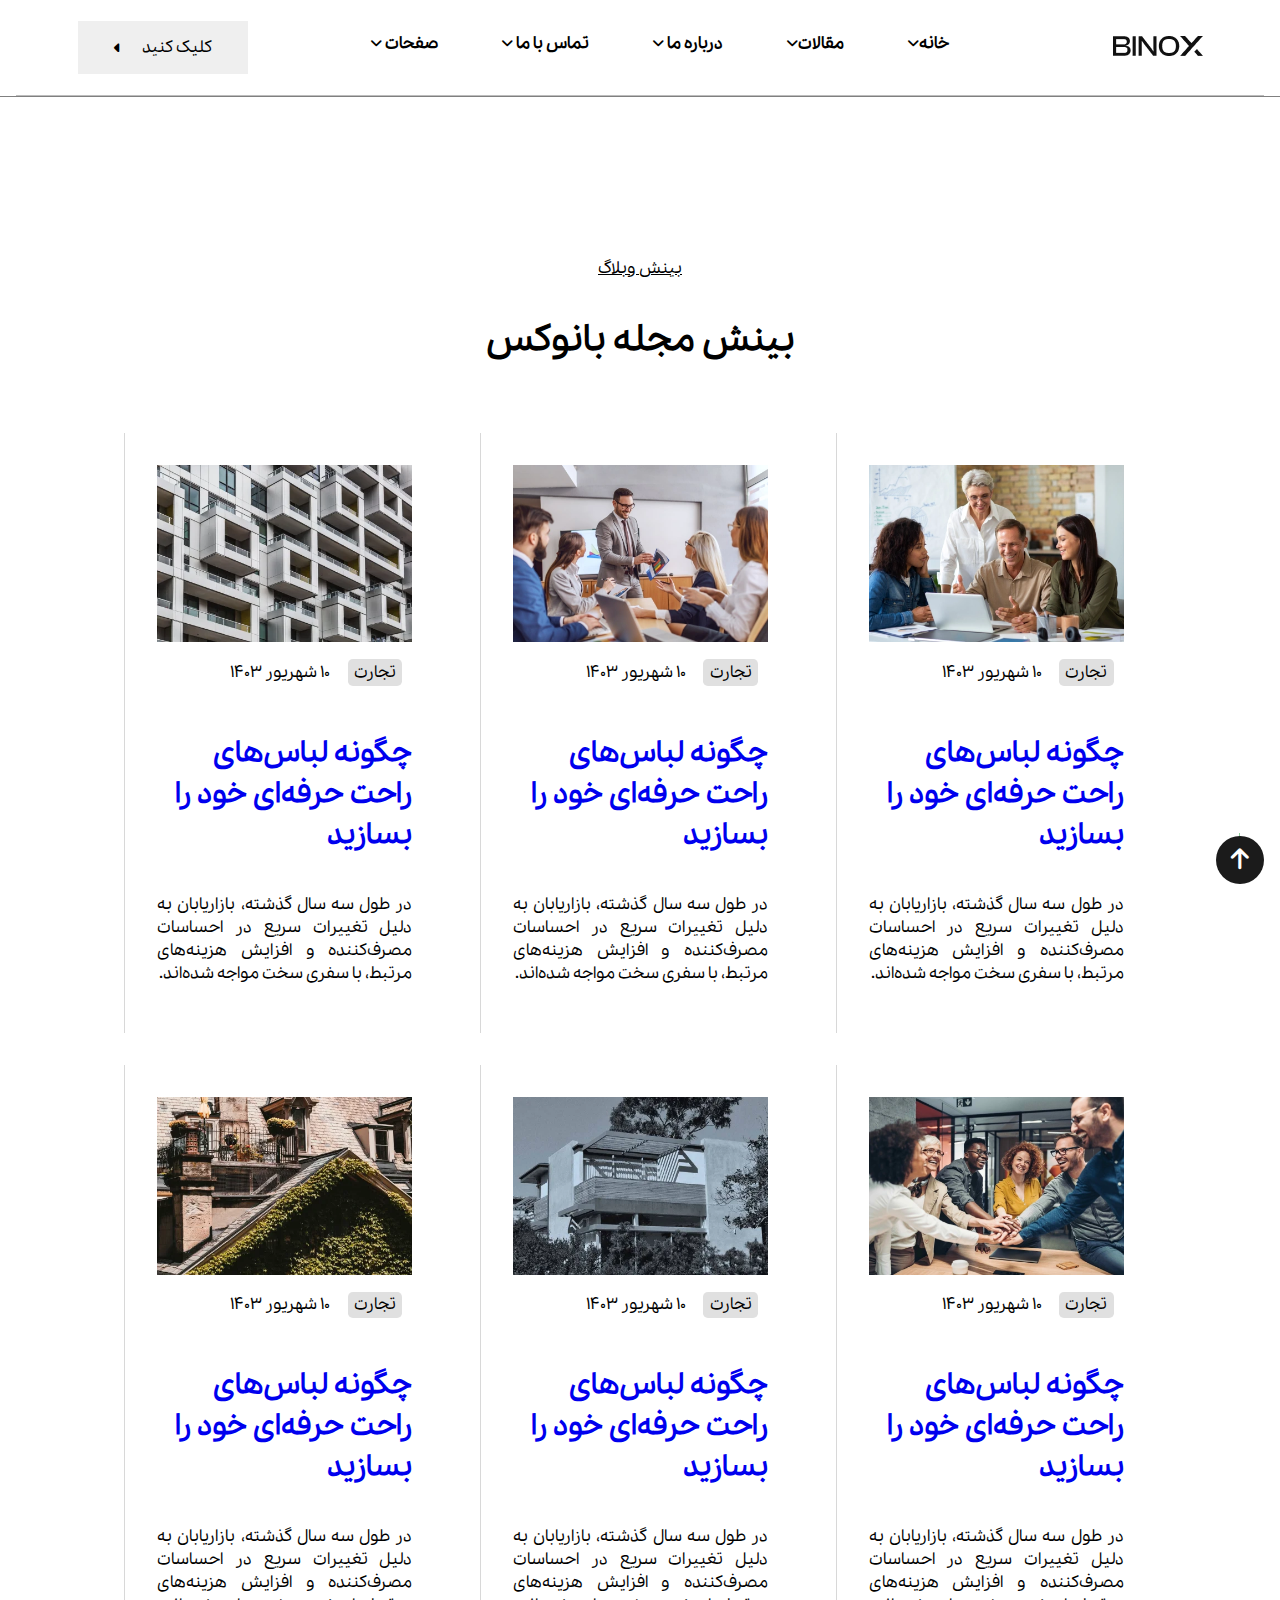
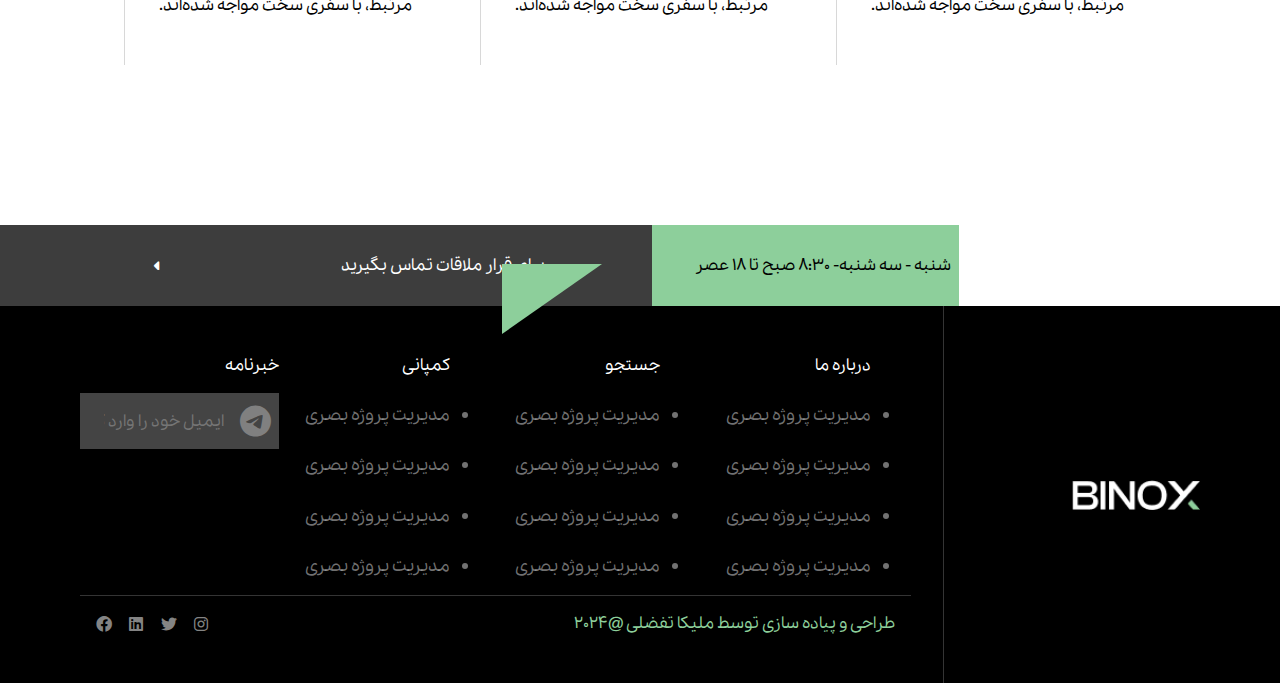
==== commit 490ea7dd: "fifth-commit" ====
--- a/archive.html
+++ b/archive.html
@@ -6,13 +6,13 @@
     <title>Document</title>
     <link href="sass/style.css" rel="stylesheet" />
     <link rel="stylesheet" href="https://cdnjs.cloudflare.com/ajax/libs/font-awesome/6.0.0/css/all.min.css">
-    <!-- <link
+  <!-- <link
   rel="stylesheet"
   href="https://cdn.jsdelivr.net/npm/swiper@11/swiper-bundle.min.css"
 />
 <script src="https://code.jquery.com/jquery-1.12.4.min.js"></script> -->
 </head>
-<body onscroll="scrollcolordiv()">
+<body>
   <header class="box-header">
     <section class="header-archive">
       <logo>
@@ -20,9 +20,9 @@
       </logo>
       <nav class="navMenu">
           <ul class="navItem" id="navItem-blog">
-              <li class="navItems">خانه <i class="fa-solid fa-angle-down">‌</i></li>
-              <li class="navItems">مقالات <i class="fa-solid fa-angle-down">‌</i></li>
-              <li class="navItems">درباره ما <i class="fa-solid fa-angle-down">‌</i></li>
+            <li class="navItems"> <a href="https://melikatfz89.github.io/binox/">خانه</a><i class="fa-solid fa-angle-down">‌</i></li>
+            <li class="navItems"> <a href="https://melikatfz89.github.io/binox/archive.html">مقالات</a><i class="fa-solid fa-angle-down">‌</i></li>
+            <li class="navItems">درباره ما <i class="fa-solid fa-angle-down">‌</i></li>
               <li class="navItems">تماس با ما <i class="fa-solid fa-angle-down">‌</i></li>
               <li class="navItems">صفحات <i class="fa-solid fa-angle-down">‌</i></li>
           </ul>
@@ -47,7 +47,7 @@
                  <span class="category-blog">تجارت</span>
                  <span class="time-blog">10 شهریور 1403</span> 
               </div>
-              <h4>چگونه لباس‌های راحت حرفه‌ای خود را بسازید </h4>
+              <h4><a href="file:///C:/Users/pc/Desktop/repository/DONE/binox/singlePost.html">چگونه لباس‌های راحت حرفه‌ای خود را بسازید </a></h4>
               <p>در طول سه سال گذشته، بازاریابان به دلیل تغییرات سریع در احساسات مصرف‌کننده و افزایش هزینه‌های مرتبط، با سفری سخت مواجه شده‌اند.</p>
             </div>
             <div class="box-blog">
@@ -57,7 +57,7 @@
                  <span class="category-blog">تجارت</span>
                  <span class="time-blog">10 شهریور 1403</span> 
               </div>
-              <h4>چگونه لباس‌های راحت حرفه‌ای خود را بسازید </h4>
+              <h4><a href="file:///C:/Users/pc/Desktop/repository/DONE/binox/singlePost.html">چگونه لباس‌های راحت حرفه‌ای خود را بسازید </a></h4>
               <p>در طول سه سال گذشته، بازاریابان به دلیل تغییرات سریع در احساسات مصرف‌کننده و افزایش هزینه‌های مرتبط، با سفری سخت مواجه شده‌اند.</p>
             </div>
             <div class="box-blog">
@@ -67,7 +67,7 @@
                  <span class="category-blog">تجارت</span>
                  <span class="time-blog">10 شهریور 1403</span> 
               </div>
-              <h4>چگونه لباس‌های راحت حرفه‌ای خود را بسازید </h4>
+              <h4><a href="file:///C:/Users/pc/Desktop/repository/DONE/binox/singlePost.html">چگونه لباس‌های راحت حرفه‌ای خود را بسازید </a></h4>
               <p>در طول سه سال گذشته، بازاریابان به دلیل تغییرات سریع در احساسات مصرف‌کننده و افزایش هزینه‌های مرتبط، با سفری سخت مواجه شده‌اند.</p>
             </div>
             <div class="box-blog">
@@ -77,7 +77,7 @@
                  <span class="category-blog">تجارت</span>
                  <span class="time-blog">10 شهریور 1403</span> 
               </div>
-              <h4>چگونه لباس‌های راحت حرفه‌ای خود را بسازید </h4>
+              <h4><a href="file:///C:/Users/pc/Desktop/repository/DONE/binox/singlePost.html">چگونه لباس‌های راحت حرفه‌ای خود را بسازید </a></h4>
               <p>در طول سه سال گذشته، بازاریابان به دلیل تغییرات سریع در احساسات مصرف‌کننده و افزایش هزینه‌های مرتبط، با سفری سخت مواجه شده‌اند.</p>
             </div>
             <div class="box-blog">
@@ -87,7 +87,7 @@
                  <span class="category-blog">تجارت</span>
                  <span class="time-blog">10 شهریور 1403</span> 
               </div>
-              <h4>چگونه لباس‌های راحت حرفه‌ای خود را بسازید </h4>
+              <h4><a href="file:///C:/Users/pc/Desktop/repository/DONE/binox/singlePost.html">چگونه لباس‌های راحت حرفه‌ای خود را بسازید </a></h4>
               <p>در طول سه سال گذشته، بازاریابان به دلیل تغییرات سریع در احساسات مصرف‌کننده و افزایش هزینه‌های مرتبط، با سفری سخت مواجه شده‌اند.</p>
             </div>
             <div class="box-blog">
@@ -97,7 +97,7 @@
                  <span class="category-blog">تجارت</span>
                  <span class="time-blog">10 شهریور 1403</span> 
               </div>
-              <h4>چگونه لباس‌های راحت حرفه‌ای خود را بسازید </h4>
+              <h4><a href="file:///C:/Users/pc/Desktop/repository/DONE/binox/singlePost.html">چگونه لباس‌های راحت حرفه‌ای خود را بسازید </a></h4>
               <p>در طول سه سال گذشته، بازاریابان به دلیل تغییرات سریع در احساسات مصرف‌کننده و افزایش هزینه‌های مرتبط، با سفری سخت مواجه شده‌اند.</p>
             </div>
           </div>
@@ -161,6 +161,7 @@
        </div>
      </div>
    </footer>
-   <script src="js/script.js"></script>
-</body>
+   <!-- <script src="http://cdnjs.cloudflare.com/ajax/libs/waypoints/2.0.3/waypoints.min.js"></script>
+   <script src="js/jquery.counterup.min.js"></script> -->
+   <script src="js/script.js"></script></body>
 </html>--- a/sass/style.css
+++ b/sass/style.css
@@ -126,6 +126,46 @@
   .box-blog {
     flex-basis: 100% !important;
   }
+  .firstSection-singlepost {
+    padding: 0 !important;
+    margin-top: 7rem !important;
+  }
+  .meta-info {
+    flex-direction: column !important;
+    margin-right: 0 !important;
+    justify-content: space-between !important;
+  }
+  .description {
+    flex-direction: column !important;
+    padding: 0 !important;
+  }
+  .description .text-description {
+    width: 94% !important;
+  }
+  .info {
+    margin-right: 1rem !important;
+    justify-content: space-around !important;
+  }
+  .title-singlepost {
+    margin-right: 0.5rem !important;
+    width: 95% !important;
+  }
+  .image-text p {
+    width: 68% !important;
+  }
+  .healthy-section p {
+    width: 95% !important;
+    margin-right: 0.5rem !important;
+  }
+  .healthy-section {
+    margin-right: 0.5rem !important;
+  }
+  .quote-text {
+    flex-direction: column !important;
+  }
+  .quote-text img {
+    width: 30% !important;
+  }
 }
 @media screen and (min-width: 426px) and (max-width: 767px) {
   h1 {
@@ -340,8 +380,6 @@
 @media screen and (min-width: 1200px) and (max-width: 2559px) {
   h1 {
     font-size: 4rem !important;
-    margin-top: 12rem !important;
-    margin-right: 9rem !important;
   }
   p {
     font-size: 1rem !important;
@@ -464,8 +502,126 @@
   width: 95%;
   z-index: 999;
   flex-wrap: wrap;
-  position: absolute;
   padding: 1rem;
+}
+
+.title-singlepost {
+  text-align: center;
+  margin-left: 12rem;
+}
+
+.info {
+  display: flex;
+  align-items: center;
+  flex-wrap: wrap;
+  flex-direction: row;
+  justify-content: start;
+  align-items: center;
+  margin-right: 20rem;
+}
+.info .box-info {
+  display: flex;
+  align-items: center;
+  flex-wrap: wrap;
+  flex-direction: row;
+  width: 8%;
+  height: auto;
+  justify-content: space-between;
+  margin-left: 2rem;
+}
+.info .box-info i {
+  color: #8DCF9B;
+  font-size: 1.5rem;
+  background-color: rgba(141, 207, 155, 0.4431372549);
+  padding: 0.5rem;
+  border-radius: 2rem;
+}
+.info .box-info .text-info {
+  display: flex;
+  align-items: center;
+  flex-wrap: wrap;
+  flex-direction: column;
+  align-items: start;
+  justify-content: start;
+}
+.info .box-info .text-info .title-info {
+  font-size: 0.7rem;
+}
+
+.special-image {
+  display: flex;
+  align-items: center;
+  flex-wrap: wrap;
+  justify-content: center;
+}
+.special-image img {
+  width: 68%;
+  margin: 2rem 0;
+}
+
+.description {
+  color: rgb(170, 170, 170);
+  display: flex;
+  align-items: center;
+  flex-wrap: wrap;
+  flex-direction: row;
+  justify-content: center;
+}
+.description p {
+  width: 68%;
+}
+
+.quote-text {
+  display: flex;
+  align-items: center;
+  flex-wrap: wrap;
+  flex-direction: row;
+  justify-content: center;
+}
+.quote-text .author-text {
+  width: 68%;
+}
+.quote-text .author-text h5 {
+  font-size: 2rem;
+  width: 95%;
+  text-align: justify;
+}
+.quote-text img {
+  width: 5%;
+  margin-left: 2rem;
+}
+
+.image-text {
+  display: flex;
+  align-items: center;
+  flex-wrap: wrap;
+  flex-direction: row;
+  justify-content: center;
+  color: rgb(170, 170, 170);
+  margin: 2rem 0;
+}
+.image-text img {
+  width: 32%;
+  margin-left: 2rem;
+}
+.image-text p {
+  width: 36%;
+}
+
+.healthy-section {
+  display: flex;
+  align-items: center;
+  flex-wrap: wrap;
+  flex-direction: column;
+  justify-content: start;
+  align-items: start;
+  margin-right: 18rem;
+}
+.healthy-section p {
+  width: 68%;
+}
+.healthy-section .list-healthy {
+  color: rgb(170, 170, 170);
 }
 
 body {
@@ -479,7 +635,7 @@
 
 img {
   width: 100%;
-  height: auoto;
+  height: auto;
 }
 
 p {
@@ -502,6 +658,7 @@
 .container {
   position: relative;
   display: flex;
+  margin-top: -100px;
 }
 .container .black-frame-slider {
   position: absolute;
@@ -525,7 +682,7 @@
 }
 .container .black-frame-slider p {
   width: 50%;
-  padding-top: 2rem;
+  padding-top: 3rem;
 }
 .container .black-frame-slider .btn-darkFrame {
   border: 0.15rem solid rgb(255, 255, 255);
@@ -579,6 +736,10 @@
 .navItem .navItems {
   padding: 0 2rem;
 }
+.navItem .navItems a {
+  color: #000;
+  text-decoration: none;
+}
 
 .box-header {
   display: flex;
@@ -586,6 +747,7 @@
   background-color: white;
   flex-wrap: wrap;
   border-bottom: 1px solid rgb(128, 128, 128);
+  z-index: 3000;
 }
 
 .header {
@@ -599,7 +761,6 @@
   width: 95%;
   z-index: 999;
   flex-wrap: wrap;
-  position: absolute;
 }
 
 .headerBtn {
@@ -1137,7 +1298,10 @@
   transition: 300ms ease;
   font-size: 28px !important;
 }
-.box-blogs .box-blog h4:hover {
+.box-blogs .box-blog h4 a {
+  text-decoration: none;
+}
+.box-blogs .box-blog h4 a:hover {
   color: #8DCF9B;
   cursor: pointer;
 }
@@ -1197,6 +1361,8 @@
   flex-direction: row;
   justify-content: space-around;
   position: relative;
+  bottom: 0;
+  width: 100%;
 }
 .box-footer .footer-logo {
   width: 8rem;
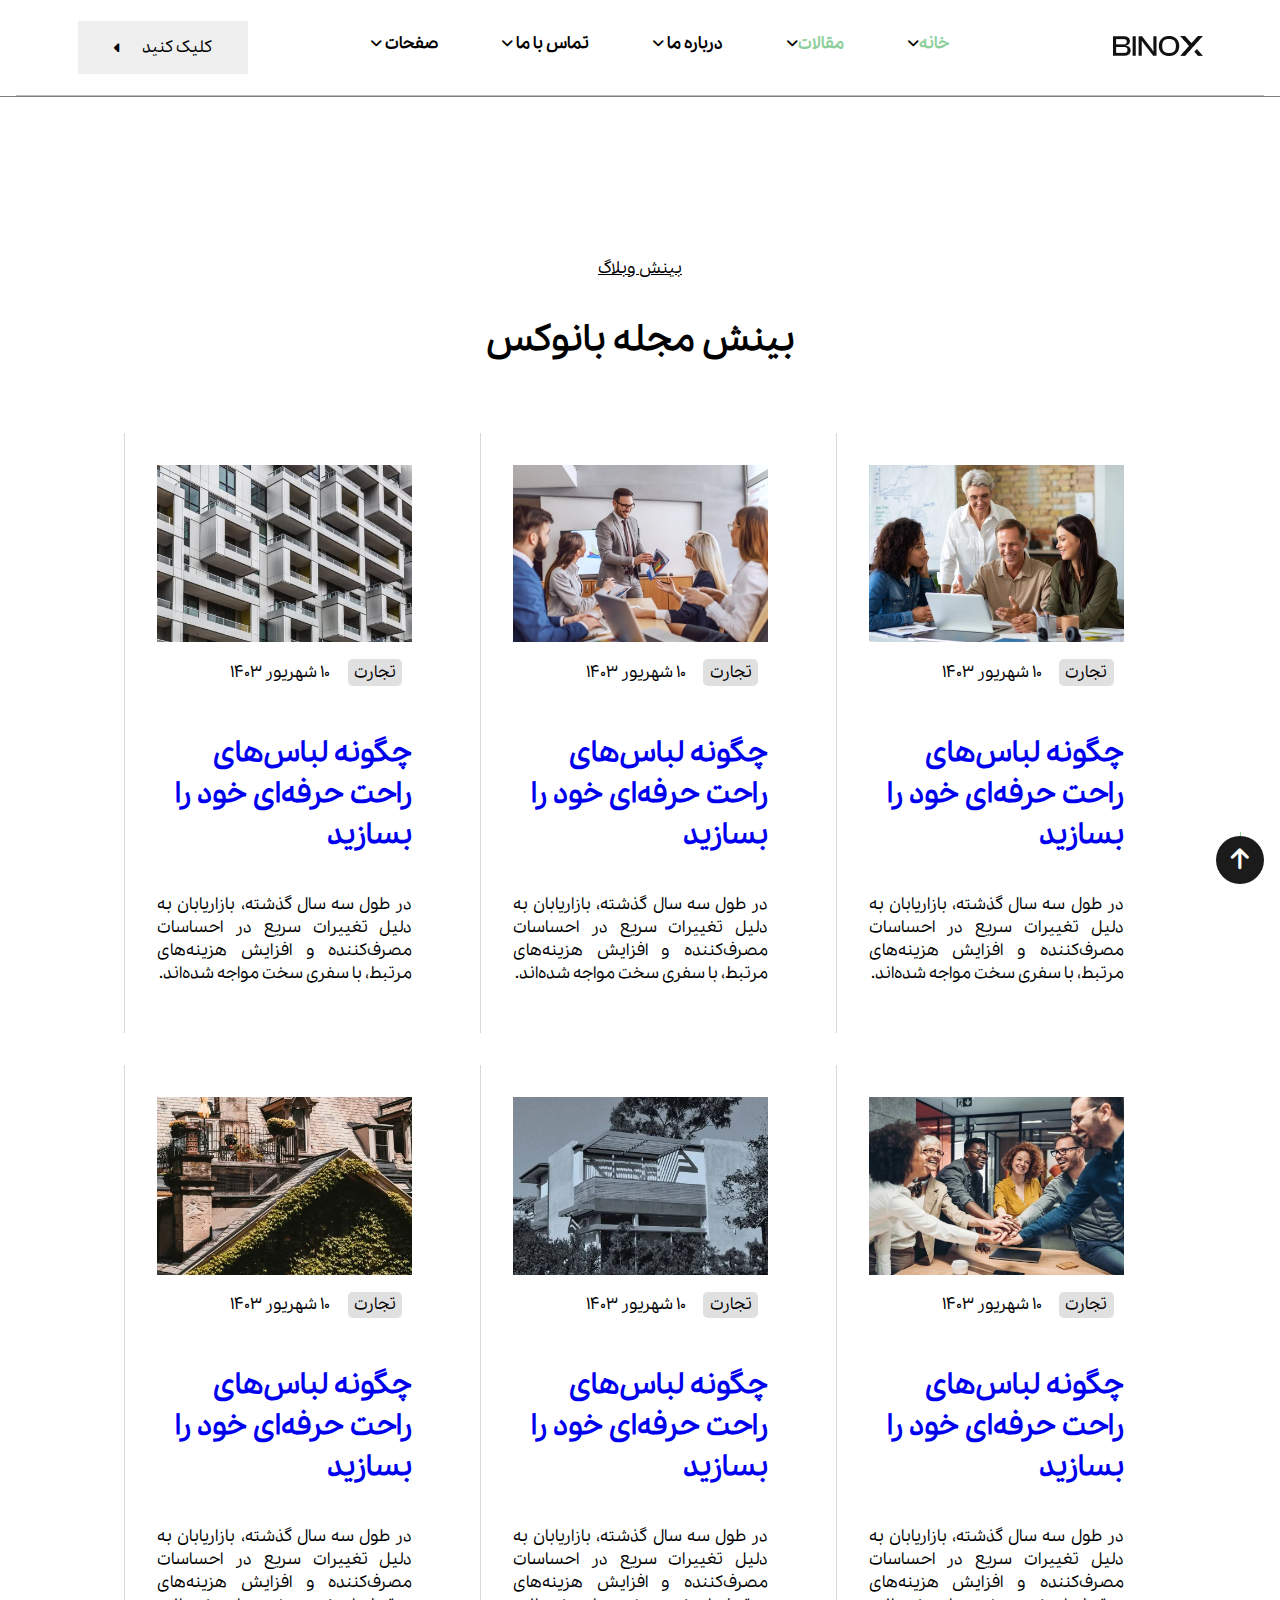
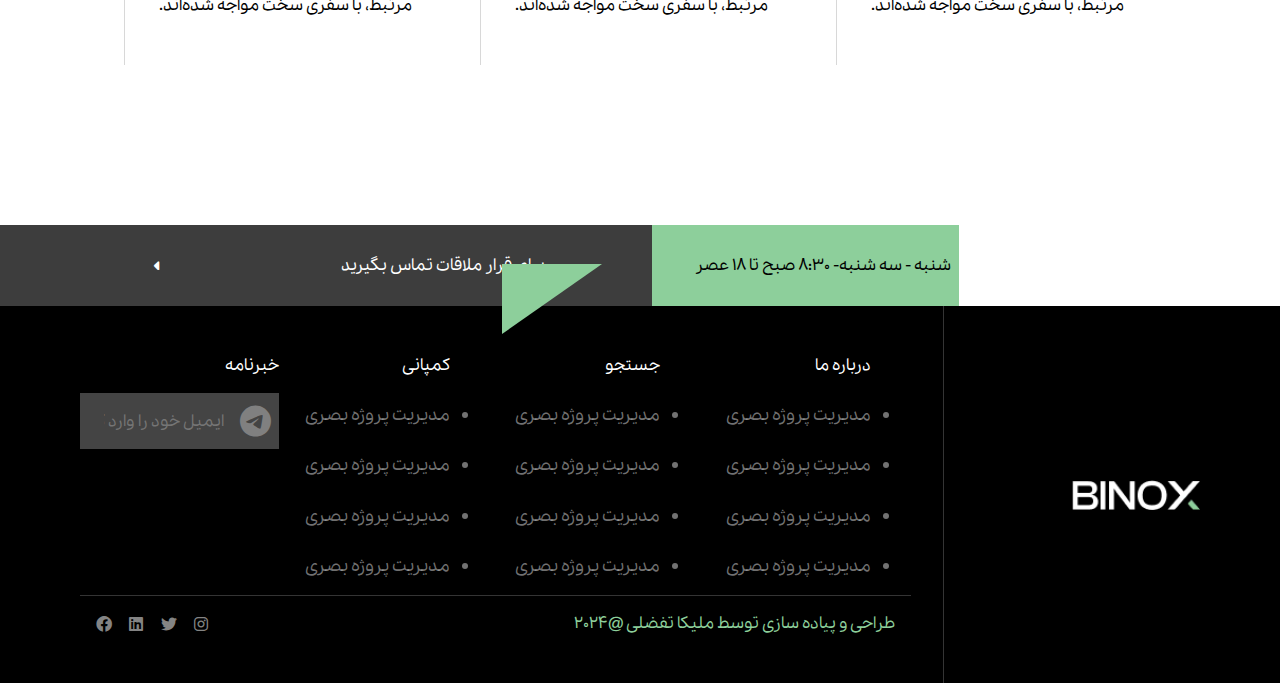
==== commit 3d88906e: "six-cimmit" ====
--- a/archive.html
+++ b/archive.html
@@ -21,12 +21,24 @@
       <nav class="navMenu">
           <ul class="navItem" id="navItem-blog">
             <li class="navItems"> <a href="https://melikatfz89.github.io/binox/">خانه</a><i class="fa-solid fa-angle-down">‌</i></li>
-            <li class="navItems"> <a href="https://melikatfz89.github.io/binox/archive.html">مقالات</a><i class="fa-solid fa-angle-down">‌</i></li>
+            <li class="navItems"> <a href="#">مقالات</a><i class="fa-solid fa-angle-down">‌</i></li>
             <li class="navItems">درباره ما <i class="fa-solid fa-angle-down">‌</i></li>
               <li class="navItems">تماس با ما <i class="fa-solid fa-angle-down">‌</i></li>
               <li class="navItems">صفحات <i class="fa-solid fa-angle-down">‌</i></li>
           </ul>
       </nav>
+      <div class="menu-div">
+        <button class="open-close" onclick="showboxMenu()"><i class="fa-solid fa-bars" style="color: #000;"></i></button>
+     </div>
+     <div class="box-menu">
+        <ul class="ul-boxMenu">
+            <li class="li-boxMenu">خانه</li>
+            <li class="li-boxMenu">مقالات</li>
+            <li class="li-boxMenu">تماس با ما</li>
+            <li class="li-boxMenu"> درباره ما </li>
+            <li class="li-boxMenu"> صفحات</li>
+        </ul>
+    </div>
       <button class="headerBtn">کلیک کنید
       <i class="fa-solid fa-caret-left">‌</i> </button>
   </section>
--- a/sass/style.css
+++ b/sass/style.css
@@ -376,6 +376,12 @@
   .btnCall-footer {
     width: 47.9% !important;
   }
+  .menu-div {
+    display: none !important;
+  }
+  .box-menu {
+    display: none !important;
+  }
 }
 @media screen and (min-width: 1200px) and (max-width: 2559px) {
   h1 {
@@ -416,6 +422,12 @@
   }
   .box-text-specialization {
     flex-basis: 26% !important;
+  }
+  .menu-div {
+    display: none !important;
+  }
+  .box-menu {
+    display: none !important;
   }
 }
 @media screen and (min-width: 2560px) {
@@ -455,6 +467,12 @@
   .green-time:before {
     right: 33.8rem !important;
     top: 2.4rem !important;
+  }
+  .menu-div {
+    display: none !important;
+  }
+  .box-menu {
+    display: none !important;
   }
 }
 .veblog-div-archive {
@@ -653,6 +671,66 @@
 
 div {
   box-sizing: border-box !important;
+}
+
+.menu-div {
+  width: 10%;
+  display: flex;
+  align-items: center;
+  flex-wrap: wrap;
+  flex-direction: row;
+  justify-content: center;
+  padding: 1rem;
+}
+
+.open-close {
+  height: 2rem;
+  width: 2rem;
+  background: none;
+  color: rgb(255, 255, 255);
+  border: none;
+  border-radius: 0.5rem;
+  font-size: 1rem;
+}
+.open-close i {
+  font-size: 1.8rem;
+}
+
+.open-close:hover {
+  cursor: pointer;
+}
+
+.box-menu {
+  display: none;
+  width: 100%;
+  height: auto;
+  background-color: #fff;
+  box-shadow: 1px 1px 5px rgb(201, 201, 201);
+  /* padding: 10px; */
+  position: absolute;
+  top: 3.5rem;
+}
+
+.ul-boxMenu {
+  display: flex;
+  flex-direction: column;
+  justify-content: space-around;
+  padding: 0;
+}
+
+.li-boxMenu {
+  flex-basis: 20%;
+  border-bottom: 1px solid white;
+  text-align: center;
+  list-style: none;
+  font-weight: bold;
+  font-size: 1rem;
+  padding: 0.5rem;
+  border-bottom: 1px solid rgba(177, 177, 177, 0.226);
+}
+
+.classlistOne {
+  display: block;
 }
 
 .container {
@@ -737,7 +815,7 @@
   padding: 0 2rem;
 }
 .navItem .navItems a {
-  color: #000;
+  color: #8DCF9B;
   text-decoration: none;
 }
 
@@ -748,6 +826,7 @@
   flex-wrap: wrap;
   border-bottom: 1px solid rgb(128, 128, 128);
   z-index: 3000;
+  box-sizing: border-box;
 }
 
 .header {
@@ -761,6 +840,7 @@
   width: 95%;
   z-index: 999;
   flex-wrap: wrap;
+  box-sizing: border-box;
 }
 
 .headerBtn {
@@ -1459,10 +1539,10 @@
 .background-btnscroll {
   background: conic-gradient(#8DCF9B 2deg, transparent 2deg);
   position: fixed;
-  width: 3.3rem;
-  height: 3.3rem;
-  right: 0.9rem;
-  bottom: 0.9rem;
+  width: 3.5rem;
+  height: 3.5rem;
+  right: 0.78rem;
+  bottom: 0.78rem;
   border-radius: 5rem;
   display: flex;
   align-items: center;
